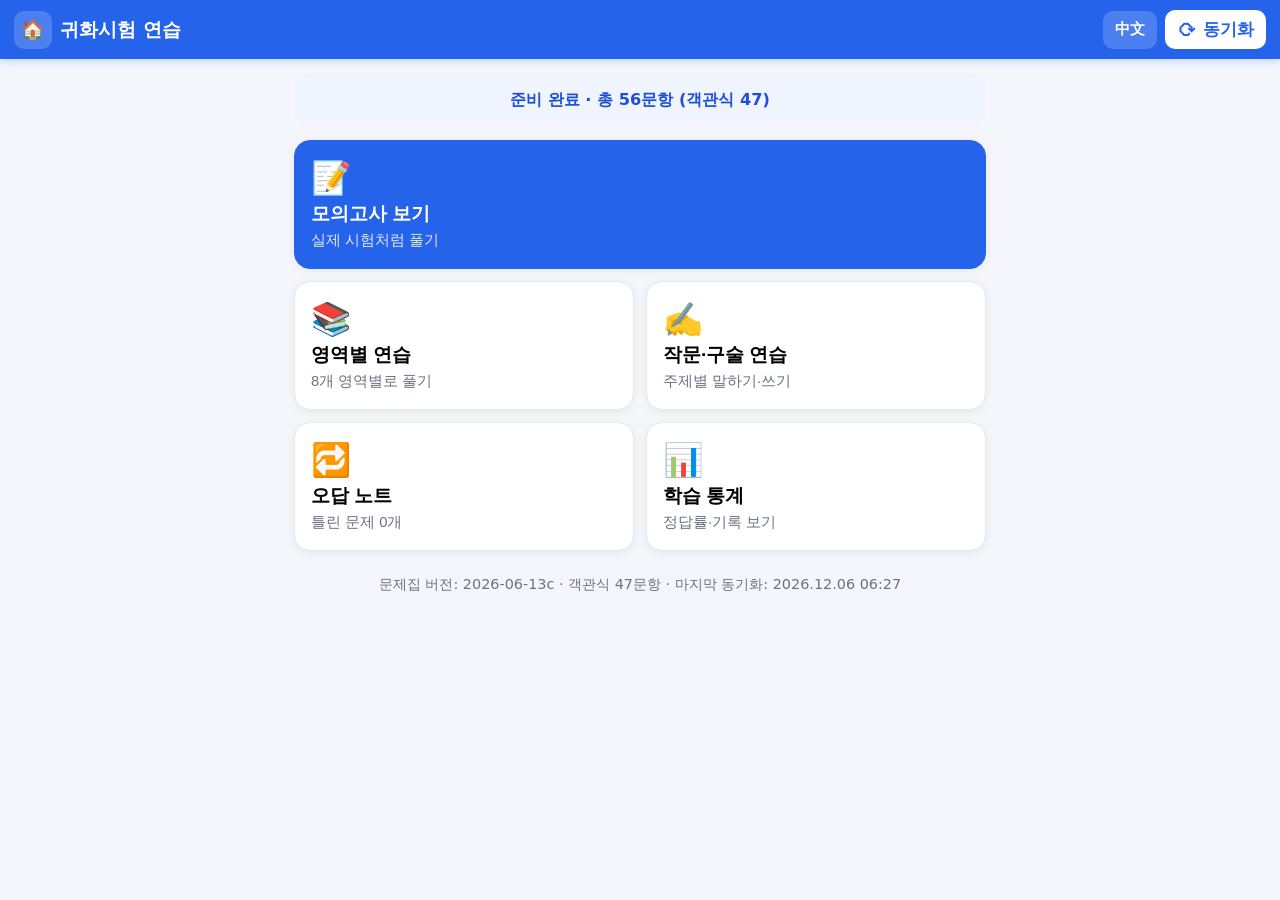
==== index.html @ dc0e4e19 "한국어/중국어 다국어 + 언어 전환 시스템 추가 - 상단바 언어 토글(中文/한국어), 선택 언어 localStorage 저장 - UI 전체 i18n(data-i18n 사전), 中文" ====
<!DOCTYPE html>
<html lang="ko">
<head>
  <meta charset="UTF-8" />
  <meta name="viewport" content="width=device-width, initial-scale=1.0, viewport-fit=cover" />
  <title>귀화시험 종합평가 연습</title>
  <meta name="description" content="귀화용 종합평가(필기·작문·구술) 연습 앱" />

  <!-- PWA -->
  <link rel="manifest" href="manifest.webmanifest" />
  <meta name="theme-color" content="#2563eb" />
  <link rel="icon" href="icon.svg" type="image/svg+xml" />
  <link rel="apple-touch-icon" href="apple-touch-icon.png" />
  <meta name="apple-mobile-web-app-capable" content="yes" />
  <meta name="apple-mobile-web-app-status-bar-style" content="default" />
  <meta name="apple-mobile-web-app-title" content="귀화시험" />

  <link rel="stylesheet" href="styles.css" />
</head>
<body>
  <header class="appbar">
    <button id="homeBtn" class="appbar__home" aria-label="홈">🏠</button>
    <h1 class="appbar__title" data-i18n="app.title">귀화시험 연습</h1>
    <button id="langBtn" class="appbar__lang" title="언어 전환 / 切换语言">中文</button>
    <button id="syncBtn" class="appbar__sync" title="문제 동기화">
      <span class="appbar__sync-icon">⟳</span><span class="appbar__sync-text" data-i18n="app.sync">동기화</span>
    </button>
  </header>

  <main id="app">

    <!-- 홈 -->
    <section id="view-home" class="view">
      <div class="sync-status" id="syncStatus">문제를 불러오는 중…</div>

      <div class="card-grid">
        <button class="menu-card menu-card--primary" data-go="mock">
          <span class="menu-card__icon">📝</span>
          <span class="menu-card__title" data-i18n="home.mock.t">모의고사 보기</span>
          <span class="menu-card__sub" data-i18n="home.mock.s">실제 시험처럼 풀기</span>
        </button>
        <button class="menu-card" data-go="practice">
          <span class="menu-card__icon">📚</span>
          <span class="menu-card__title" data-i18n="home.practice.t">영역별 연습</span>
          <span class="menu-card__sub" data-i18n="home.practice.s">8개 영역별로 풀기</span>
        </button>
        <button class="menu-card" data-go="writing">
          <span class="menu-card__icon">✍️</span>
          <span class="menu-card__title" data-i18n="home.writing.t">작문·구술 연습</span>
          <span class="menu-card__sub" data-i18n="home.writing.s">주제별 말하기·쓰기</span>
        </button>
        <button class="menu-card" data-go="wrong">
          <span class="menu-card__icon">🔁</span>
          <span class="menu-card__title" data-i18n="home.wrong.t">오답 노트</span>
          <span class="menu-card__sub" id="wrongCount">틀린 문제 0개</span>
        </button>
        <button class="menu-card" data-go="stats">
          <span class="menu-card__icon">📊</span>
          <span class="menu-card__title" data-i18n="home.stats.t">학습 통계</span>
          <span class="menu-card__sub" data-i18n="home.stats.s">정답률·기록 보기</span>
        </button>
      </div>

      <p class="hint" id="bankInfo"></p>
    </section>

    <!-- 영역 선택(연습) -->
    <section id="view-practice" class="view hidden">
      <h2 class="view-title" data-i18n="practice.title">영역별 연습</h2>
      <p class="view-desc" data-i18n="practice.desc">한 문제씩 풀고 바로 정답·해설을 확인합니다.</p>
      <div id="categoryList" class="cat-list"></div>
    </section>

    <!-- 모의고사 표지 / 유의사항 -->
    <section id="view-examintro" class="view hidden">
      <div class="exam-cover">
        <p class="exam-cover__org" data-i18n="exam.org">사회통합프로그램 (KIIP)</p>
        <h2 class="exam-cover__title" data-i18n="exam.title">귀화용 종합평가</h2>
        <p class="exam-cover__subtitle" data-i18n="exam.subtitle">필기시험 모의고사</p>
        <div class="exam-cover__fields">
          <label><span data-i18n="exam.name">성 명</span><input id="examName" type="text" data-i18n-ph="exam.namePh" placeholder="이름 입력" /></label>
          <label><span data-i18n="exam.no">수험번호</span><input id="examNo" type="text" readonly /></label>
        </div>
        <div class="exam-notice">
          <h3 data-i18n="exam.noticeTitle">유의사항</h3>
          <ol>
            <li data-i18n-html="exam.n1">귀화용 종합평가는 <b>객관식 36문항(65점) + 작문형(10점) + 구술(25점) = 100점</b>, <b>60점 이상이면 합격</b>입니다.</li>
            <li data-i18n-html="exam.n2">이 모의고사는 <b>필기(객관식+작문)를 60분 안에</b> 풀고, 이어서 <b>구술 문항</b>까지 연습합니다.</li>
            <li data-i18n-html="exam.n3">객관식은 ①②③④ 중 하나를 고르고, 작문은 <b>200자 이내</b>로 작성합니다.</li>
            <li data-i18n-html="exam.n4">객관식만 자동 채점되며, 작문·구술은 모범답안·도움말로 스스로 점검합니다.</li>
            <li data-i18n-html="exam.n5">실제 시험의 구술은 별도 10분 세션입니다. 사회통합프로그램 5단계 수료 + 합격 시 <b>귀화 면접심사 면제</b>가 가능합니다.</li>
          </ol>
        </div>
        <div class="quiz-actions">
          <button class="btn btn--ghost" data-go="home" data-i18n="common.cancel">취소</button>
          <button class="btn btn--primary" id="examStartBtn" data-i18n="exam.start">시험 시작</button>
        </div>
      </div>
    </section>

    <!-- 퀴즈(연습/모의고사 공용) -->
    <section id="view-quiz" class="view hidden">
      <div class="quiz-top">
        <span id="quizProgress" class="quiz-progress">1 / 36</span>
        <span id="quizTimer" class="quiz-timer hidden">60:00</span>
        <span id="quizCat" class="quiz-cat"></span>
      </div>
      <div class="progress-bar"><div id="progressFill" class="progress-bar__fill"></div></div>

      <div id="examBanner" class="exam-banner hidden"></div>
      <div id="questionBox" class="question-box"></div>
      <div id="choices" class="choices"></div>

      <div id="writeArea" class="write-area hidden">
        <textarea id="writeInput" placeholder="여기에 답안을 작성하세요 (200자 이내)"></textarea>
        <div class="write-area__meta"><span id="writeCount">0자</span><span data-i18n="writeCount.suffix"> / 200자</span></div>
      </div>

      <div id="feedback" class="feedback hidden"></div>

      <div class="quiz-actions">
        <button id="prevBtn" class="btn btn--ghost hidden" data-i18n="quiz.prev">← 이전</button>
        <button id="nextBtn" class="btn btn--primary" data-i18n="quiz.next">다음 →</button>
        <button id="submitBtn" class="btn btn--primary hidden" data-i18n="quiz.submit">제출하고 채점</button>
      </div>
    </section>

    <!-- 작문/구술 -->
    <section id="view-writing" class="view hidden">
      <h2 class="view-title" data-i18n="writing.title">작문·구술 연습</h2>
      <div class="seg" id="writingSeg">
        <button class="seg__btn seg__btn--active" data-wt="writing" data-i18n="seg.writing">✍️ 작문</button>
        <button class="seg__btn" data-wt="oral" data-i18n="seg.oral">🗣️ 구술</button>
      </div>
      <div id="writingList" class="writing-list"></div>
    </section>

    <!-- 결과 -->
    <section id="view-result" class="view hidden">
      <h2 class="view-title" data-i18n="result.title">채점 결과</h2>
      <div class="score-card">
        <div class="score-card__num"><span id="scorePct">0</span><small data-i18n="result.unit">점</small></div>
        <div class="score-card__detail">
          <div id="scoreFrac">0 / 0 정답</div>
          <div id="scorePass" class="score-card__pass"></div>
        </div>
      </div>
      <div id="catBreakdown" class="cat-breakdown"></div>
      <h3 class="subhead" data-i18n="result.reviewHead">문제 다시보기</h3>
      <div id="reviewList" class="review-list"></div>
      <div class="quiz-actions">
        <button class="btn btn--ghost" data-go="home" data-i18n="common.home">홈으로</button>
        <button class="btn btn--primary" id="retryWrongBtn" data-i18n="result.retryWrong">틀린 문제만 다시 풀기</button>
      </div>
    </section>

    <!-- 오답노트 -->
    <section id="view-wrong" class="view hidden">
      <h2 class="view-title" data-i18n="wrong.title">오답 노트</h2>
      <p class="view-desc" data-i18n="wrong.desc">틀렸던 문제들이 모입니다. 맞히면 목록에서 사라집니다.</p>
      <div class="quiz-actions">
        <button class="btn btn--primary" id="startWrongBtn" data-i18n="wrong.start">오답 문제 풀기</button>
        <button class="btn btn--ghost" id="clearWrongBtn" data-i18n="wrong.clear">오답노트 비우기</button>
      </div>
      <div id="wrongList" class="review-list"></div>
    </section>

    <!-- 통계 -->
    <section id="view-stats" class="view hidden">
      <h2 class="view-title" data-i18n="stats.title">학습 통계</h2>
      <div id="statsBox" class="stats-box"></div>
      <h3 class="subhead" data-i18n="stats.recentHead">최근 모의고사 기록</h3>
      <div id="historyList" class="history-list"></div>
      <div class="quiz-actions">
        <button class="btn btn--ghost" id="resetStatsBtn" data-i18n="stats.reset">통계 초기화</button>
      </div>
    </section>

  </main>

  <div id="toast" class="toast hidden"></div>

  <script src="app.js"></script>
</body>
</html>
---- styles.css ----
:root {
  --blue: #2563eb;
  --blue-dark: #1d4ed8;
  --blue-soft: #eff4ff;
  --green: #16a34a;
  --green-soft: #e7f6ec;
  --red: #dc2626;
  --red-soft: #fde8e8;
  --ink: #1f2937;
  --gray: #6b7280;
  --line: #e5e7eb;
  --bg: #f4f6fb;
  --card: #ffffff;
  --radius: 16px;
  --shadow: 0 2px 10px rgba(17, 24, 39, .06);
  font-size: 17px;
}

* { box-sizing: border-box; -webkit-tap-highlight-color: transparent; }

html, body {
  margin: 0;
  padding: 0;
  background: var(--bg);
  color: var(--ink);
  font-family: -apple-system, BlinkMacSystemFont, "Apple SD Gothic Neo", "Pretendard",
    "Malgun Gothic", "맑은 고딕", system-ui, sans-serif;
  line-height: 1.55;
  -webkit-font-smoothing: antialiased;
}

/* ===== 상단바 ===== */
.appbar {
  position: sticky;
  top: 0;
  z-index: 20;
  display: flex;
  align-items: center;
  gap: 8px;
  padding: max(env(safe-area-inset-top), 10px) 14px 10px;
  background: var(--blue);
  color: #fff;
  box-shadow: 0 2px 8px rgba(37, 99, 235, .25);
}
.appbar__title { flex: 1; font-size: 1.05rem; font-weight: 700; margin: 0; }
.appbar__home {
  background: rgba(255, 255, 255, .18);
  border: 0; color: #fff; font-size: 1.05rem;
  width: 38px; height: 38px; border-radius: 10px; cursor: pointer;
}
.appbar__sync {
  display: flex; align-items: center; gap: 6px;
  background: #fff; color: var(--blue);
  border: 0; border-radius: 10px; padding: 8px 12px;
  font-weight: 700; font-size: .92rem; cursor: pointer;
}
.appbar__sync-icon { font-size: 1.1rem; display: inline-block; }
.appbar__sync.is-syncing .appbar__sync-icon { animation: spin .8s linear infinite; }
@keyframes spin { to { transform: rotate(360deg); } }

/* ===== 레이아웃 ===== */
#app { max-width: 720px; margin: 0 auto; padding: 16px 14px 48px; }
.view-title { font-size: 1.35rem; margin: 6px 0 4px; }
.view-desc { color: var(--gray); margin: 0 0 16px; font-size: .95rem; }
.subhead { font-size: 1.1rem; margin: 26px 0 10px; }
.hidden { display: none !important; }

/* ===== 동기화 상태 ===== */
.sync-status {
  background: var(--blue-soft); color: var(--blue-dark);
  border-radius: 12px; padding: 12px 14px; font-size: .9rem; font-weight: 600;
  margin-bottom: 16px; text-align: center;
}
.sync-status.is-error { background: var(--red-soft); color: var(--red); }

/* ===== 홈 메뉴 카드 ===== */
.card-grid { display: grid; grid-template-columns: 1fr 1fr; gap: 12px; }
.menu-card {
  display: flex; flex-direction: column; align-items: flex-start; gap: 4px;
  background: var(--card); border: 1px solid var(--line); border-radius: var(--radius);
  padding: 18px 16px; text-align: left; cursor: pointer; box-shadow: var(--shadow);
  transition: transform .08s ease, box-shadow .12s ease;
}
.menu-card:active { transform: scale(.98); }
.menu-card--primary { grid-column: 1 / -1; background: var(--blue); border-color: var(--blue); color: #fff; }
.menu-card--primary .menu-card__sub { color: rgba(255, 255, 255, .85); }
.menu-card__icon { font-size: 1.8rem; }
.menu-card__title { font-size: 1.05rem; font-weight: 700; }
.menu-card__sub { font-size: .82rem; color: var(--gray); }
.hint { margin-top: 22px; text-align: center; color: var(--gray); font-size: .8rem; }

/* ===== 영역 목록 ===== */
.cat-list { display: flex; flex-direction: column; gap: 10px; }
.cat-item {
  display: flex; align-items: center; justify-content: space-between;
  background: var(--card); border: 1px solid var(--line); border-radius: 14px;
  padding: 16px 18px; cursor: pointer; box-shadow: var(--shadow); font-size: 1.05rem; font-weight: 600;
}
.cat-item__count { color: var(--gray); font-size: .85rem; font-weight: 500; }

/* ===== 퀴즈 ===== */
.quiz-top { display: flex; align-items: center; gap: 10px; margin-bottom: 8px; }
.quiz-progress { font-weight: 700; color: var(--blue); }
.quiz-timer { margin-left: auto; font-variant-numeric: tabular-nums; font-weight: 700; color: var(--ink); background: #fff; border: 1px solid var(--line); padding: 4px 10px; border-radius: 999px; }
.quiz-cat { margin-left: auto; font-size: .8rem; color: #fff; background: var(--gray); padding: 3px 10px; border-radius: 999px; }
.quiz-timer + .quiz-cat { margin-left: 8px; }
.progress-bar { height: 6px; background: var(--line); border-radius: 999px; overflow: hidden; margin-bottom: 18px; }
.progress-bar__fill { height: 100%; width: 0; background: var(--blue); transition: width .25s ease; }

.question-box {
  background: var(--card); border: 1px solid var(--line); border-radius: var(--radius);
  padding: 20px; font-size: 1.12rem; font-weight: 600; line-height: 1.6; box-shadow: var(--shadow);
  margin-bottom: 14px;
}
.question-box u { text-underline-offset: 3px; }

.choices { display: flex; flex-direction: column; gap: 10px; }
.choice {
  display: flex; align-items: center; gap: 12px; width: 100%;
  background: var(--card); border: 2px solid var(--line); border-radius: 14px;
  padding: 15px 16px; font-size: 1.05rem; text-align: left; cursor: pointer; color: var(--ink);
  transition: border-color .1s, background .1s;
}
.choice:active { transform: scale(.995); }
.choice__num {
  flex: 0 0 28px; height: 28px; border-radius: 50%;
  display: grid; place-items: center; font-weight: 700; font-size: .9rem;
  background: var(--blue-soft); color: var(--blue);
}
.choice.is-selected { border-color: var(--blue); background: var(--blue-soft); }
.choice.is-correct { border-color: var(--green); background: var(--green-soft); }
.choice.is-correct .choice__num { background: var(--green); color: #fff; }
.choice.is-wrong { border-color: var(--red); background: var(--red-soft); }
.choice.is-wrong .choice__num { background: var(--red); color: #fff; }
.choice[disabled] { cursor: default; }

.feedback {
  margin-top: 16px; padding: 14px 16px; border-radius: 14px; font-size: .98rem; line-height: 1.55;
  border-left: 4px solid var(--green); background: var(--green-soft);
}
.feedback.is-wrong { border-left-color: var(--red); background: var(--red-soft); }
.feedback strong { display: block; margin-bottom: 4px; }

.quiz-actions { display: flex; gap: 10px; margin-top: 22px; }
.btn {
  flex: 1; border: 0; border-radius: 14px; padding: 15px; font-size: 1.02rem;
  font-weight: 700; cursor: pointer; transition: filter .1s, transform .08s;
}
.btn:active { transform: scale(.98); }
.btn--primary { background: var(--blue); color: #fff; }
.btn--primary:hover { filter: brightness(1.05); }
.btn--ghost { background: #fff; color: var(--ink); border: 1px solid var(--line); }

/* ===== 결과 ===== */
.score-card {
  display: flex; align-items: center; gap: 20px;
  background: var(--card); border: 1px solid var(--line); border-radius: var(--radius);
  padding: 24px; box-shadow: var(--shadow); margin-bottom: 18px;
}
.score-card__num { font-size: 3rem; font-weight: 800; color: var(--blue); line-height: 1; }
.score-card__num small { font-size: 1.1rem; font-weight: 600; color: var(--gray); }
.score-card__detail { font-size: 1rem; }
.score-card__pass { margin-top: 6px; font-weight: 700; }
.score-card__pass.pass { color: var(--green); }
.score-card__pass.fail { color: var(--red); }

.cat-breakdown { display: flex; flex-direction: column; gap: 8px; margin-bottom: 8px; }
.cat-row { display: flex; align-items: center; gap: 10px; font-size: .92rem; }
.cat-row__name { flex: 0 0 88px; font-weight: 600; }
.cat-row__bar { flex: 1; height: 10px; background: var(--line); border-radius: 999px; overflow: hidden; }
.cat-row__bar > span { display: block; height: 100%; background: var(--blue); }
.cat-row__val { flex: 0 0 56px; text-align: right; color: var(--gray); }

/* ===== 리뷰/오답 목록 ===== */
.review-list { display: flex; flex-direction: column; gap: 12px; }
.review-item {
  background: var(--card); border: 1px solid var(--line); border-radius: 14px; padding: 16px; box-shadow: var(--shadow);
}
.review-item__q { font-weight: 700; margin-bottom: 10px; }
.review-item__opt { padding: 7px 12px; border-radius: 10px; margin: 5px 0; font-size: .95rem; }
.review-item__opt.correct { background: var(--green-soft); color: #14532d; font-weight: 600; }
.review-item__opt.chosen-wrong { background: var(--red-soft); color: #7f1d1d; font-weight: 600; }
.review-item__exp { margin-top: 8px; font-size: .9rem; color: var(--gray); border-top: 1px dashed var(--line); padding-top: 8px; }

/* ===== 작문/구술 ===== */
.seg { display: flex; background: #e9edf5; border-radius: 12px; padding: 4px; margin-bottom: 16px; }
.seg__btn { flex: 1; border: 0; background: transparent; padding: 10px; border-radius: 9px; font-weight: 700; cursor: pointer; color: var(--gray); }
.seg__btn--active { background: #fff; color: var(--blue); box-shadow: var(--shadow); }
.writing-list { display: flex; flex-direction: column; gap: 14px; }
.writing-card { background: var(--card); border: 1px solid var(--line); border-radius: 14px; padding: 18px; box-shadow: var(--shadow); }
.writing-card__q { font-weight: 700; font-size: 1.05rem; margin-bottom: 12px; }
.writing-card textarea {
  width: 100%; min-height: 120px; border: 1px solid var(--line); border-radius: 12px;
  padding: 12px; font-size: 1rem; font-family: inherit; resize: vertical;
}
.writing-card__meta { display: flex; justify-content: space-between; align-items: center; margin-top: 8px; }
.writing-card__count { font-size: .85rem; color: var(--gray); }
.writing-card__count.over { color: var(--red); font-weight: 700; }
.writing-card__guide { margin-top: 12px; font-size: .9rem; color: var(--gray); background: var(--blue-soft); border-radius: 10px; padding: 12px; }
.writing-card__guide-toggle { background: none; border: 0; color: var(--blue); font-weight: 700; cursor: pointer; padding: 0; font-size: .9rem; }

/* ===== 통계 ===== */
.stats-box { display: grid; grid-template-columns: 1fr 1fr; gap: 12px; }
.stat { background: var(--card); border: 1px solid var(--line); border-radius: 14px; padding: 18px; box-shadow: var(--shadow); text-align: center; }
.stat__num { font-size: 1.8rem; font-weight: 800; color: var(--blue); }
.stat__label { font-size: .85rem; color: var(--gray); margin-top: 2px; }
.history-list { display: flex; flex-direction: column; gap: 8px; }
.history-item { display: flex; justify-content: space-between; background: var(--card); border: 1px solid var(--line); border-radius: 12px; padding: 12px 16px; font-size: .92rem; }
.history-item__score { font-weight: 700; }

/* ===== 토스트 ===== */
.toast {
  position: fixed; left: 50%; bottom: 28px; transform: translateX(-50%);
  background: #111827; color: #fff; padding: 12px 20px; border-radius: 999px;
  font-size: .92rem; box-shadow: 0 6px 20px rgba(0, 0, 0, .25); z-index: 50;
  max-width: 90%; text-align: center;
}

.empty { text-align: center; color: var(--gray); padding: 40px 10px; }

/* ===== 모의고사 표지 / 유의사항 ===== */
.exam-cover {
  background: var(--card); border: 1px solid var(--line); border-radius: var(--radius);
  padding: 28px 22px; box-shadow: var(--shadow); text-align: center;
}
.exam-cover__org { color: var(--gray); font-size: .9rem; margin: 0 0 4px; letter-spacing: .04em; }
.exam-cover__title { font-size: 1.8rem; font-weight: 800; margin: 0; letter-spacing: .02em; }
.exam-cover__subtitle { color: var(--blue); font-weight: 700; margin: 4px 0 20px; }
.exam-cover__fields { display: flex; gap: 10px; margin-bottom: 20px; }
.exam-cover__fields label {
  flex: 1; display: flex; flex-direction: column; gap: 4px; text-align: left;
  font-size: .8rem; color: var(--gray); font-weight: 700;
}
.exam-cover__fields input {
  border: 1px solid var(--line); border-radius: 10px; padding: 10px; font-size: 1rem; font-family: inherit;
}
.exam-cover__fields input[readonly] { background: #f3f4f6; color: var(--gray); }
.exam-notice { text-align: left; background: #fbfbfb; border: 1px dashed var(--line); border-radius: 12px; padding: 16px 18px 16px 16px; margin-bottom: 20px; }
.exam-notice h3 { margin: 0 0 10px; font-size: 1rem; }
.exam-notice ol { margin: 0; padding-left: 20px; }
.exam-notice li { font-size: .92rem; line-height: 1.7; color: #374151; }

/* ===== 영역 배너 (객관식/작문형) ===== */
.exam-banner {
  background: var(--ink); color: #fff; border-radius: 10px; padding: 8px 14px;
  font-weight: 700; font-size: .92rem; margin-bottom: 12px; letter-spacing: .03em;
}

/* ===== 작문 답안칸 ===== */
.write-area { margin-top: 4px; }
.write-area textarea {
  width: 100%; min-height: 200px; border: 1px solid var(--line); border-radius: 12px;
  padding: 14px; font-size: 1.05rem; font-family: inherit; line-height: 2.0; resize: vertical;
  background-image: repeating-linear-gradient(transparent, transparent 39px, #eef1f6 39px, #eef1f6 40px);
}
.write-area__meta { text-align: right; margin-top: 6px; font-size: .85rem; color: var(--gray); }
.write-area__meta.over { color: var(--red); font-weight: 700; }

/* ===== 시험지(exam) 모드 — 인쇄물 느낌 ===== */
body.exam-mode { background: #e9ebf0; }
body.exam-mode #app { background: #fff; box-shadow: 0 0 0 1px var(--line), 0 8px 24px rgba(0,0,0,.06); border-radius: 8px; margin-top: 12px; margin-bottom: 24px; }
body.exam-mode .question-box {
  border: none; border-bottom: 2px solid var(--ink); border-radius: 0; box-shadow: none;
  background: transparent; padding: 6px 2px 14px; font-family: "Apple SD Gothic Neo", "Malgun Gothic", serif;
}
body.exam-mode .choice {
  border: 1px solid transparent; border-radius: 6px; background: transparent; box-shadow: none; padding: 11px 8px;
}
body.exam-mode .choice:not([disabled]):hover { background: #f3f4f6; }
body.exam-mode .choice.is-selected { border-color: var(--blue); background: var(--blue-soft); }
body.exam-mode .choice__num { background: transparent; color: var(--ink); font-size: 1.1rem; }
body.exam-mode .choice.is-selected .choice__num { color: var(--blue); }

.review-item__write { background: #f8fafc; border-radius: 10px; padding: 10px 12px; margin: 6px 0; font-size: .95rem; white-space: pre-wrap; line-height: 1.7; }
.review-item__write.empty-ans { color: var(--gray); font-style: italic; }

/* ===== 언어 토글 버튼 ===== */
.appbar__lang {
  background: rgba(255, 255, 255, .18); border: 0; color: #fff;
  font-size: .85rem; font-weight: 700; height: 38px; padding: 0 12px;
  border-radius: 10px; cursor: pointer; white-space: nowrap;
}

/* ===== 중국어 병기(보조 번역) ===== */
.zh {
  display: block; font-size: .84em; color: var(--gray); font-weight: 400;
  margin-top: 3px; line-height: 1.45;
}
.choice .zh { color: var(--gray); }
body.exam-mode .question-box .zh { color: #6b7280; font-family: -apple-system, "Malgun Gothic", sans-serif; }
.feedback .zh { color: #4b5563; }

@media (min-width: 560px) {
  :root { font-size: 18px; }
}
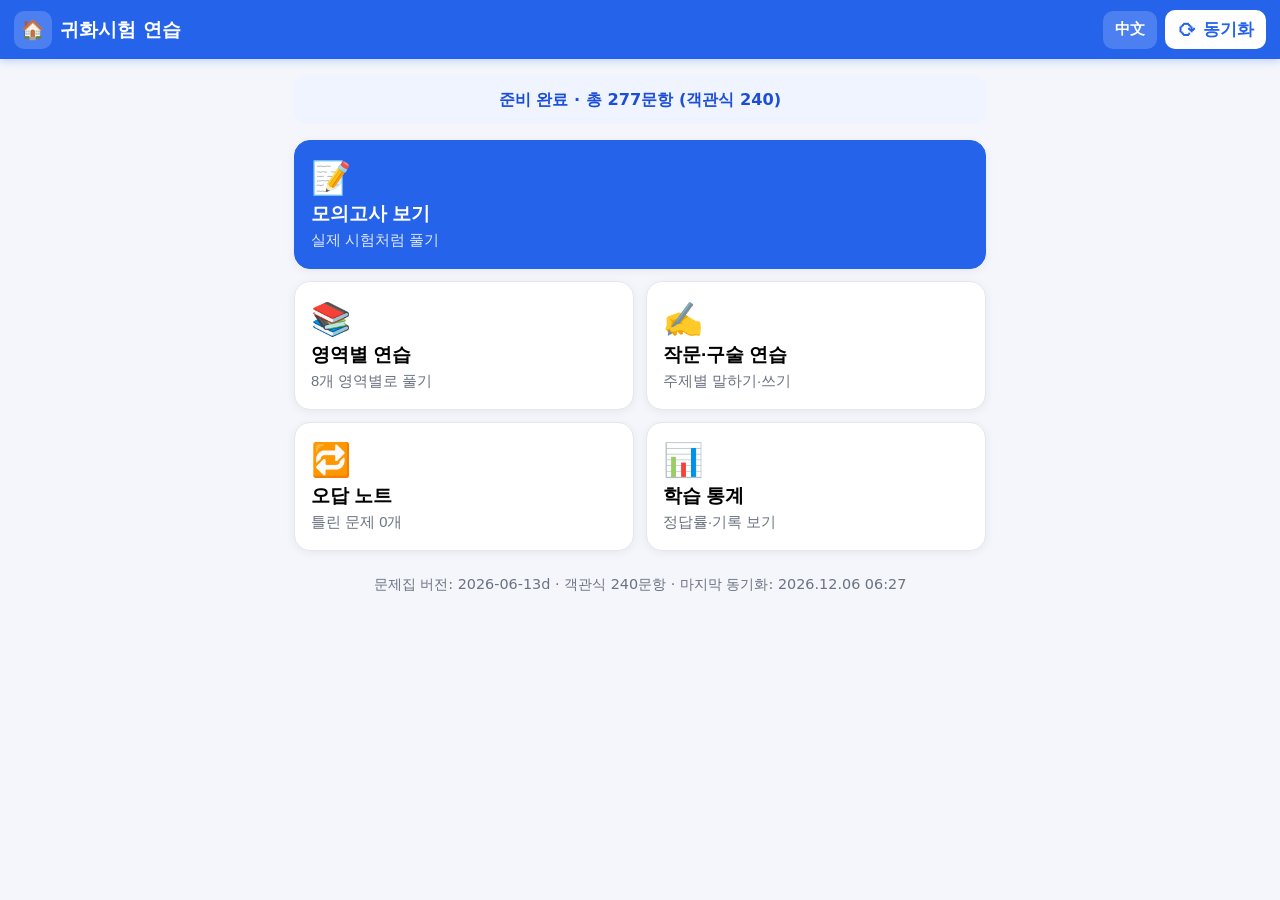
==== commit a2efd2a0: "모의고사 중간저장·이어풀기 기능 + 문항수 실제 구성으로 조정 - 모의고사 진행 상황 자동 저장(문항·답안·작문메모·남은시간), 홈 배너/표지에 '이어서 풀기' - 새로 시작 시 " ====
--- a/index.html
+++ b/index.html
@@ -32,6 +32,8 @@
     <!-- 홈 -->
     <section id="view-home" class="view">
       <div class="sync-status" id="syncStatus">문제를 불러오는 중…</div>
+
+      <button id="resumeBanner" class="resume-banner hidden"></button>
 
       <div class="card-grid">
         <button class="menu-card menu-card--primary" data-go="mock">
@@ -91,6 +93,7 @@
             <li data-i18n-html="exam.n5">실제 시험의 구술은 별도 10분 세션입니다. 사회통합프로그램 5단계 수료 + 합격 시 <b>귀화 면접심사 면제</b>가 가능합니다.</li>
           </ol>
         </div>
+        <button class="btn resume-cover-btn hidden" id="examResumeBtn"></button>
         <div class="quiz-actions">
           <button class="btn btn--ghost" data-go="home" data-i18n="common.cancel">취소</button>
           <button class="btn btn--primary" id="examStartBtn" data-i18n="exam.start">시험 시작</button>
--- a/styles.css
+++ b/styles.css
@@ -73,6 +73,17 @@
 }
 .sync-status.is-error { background: var(--red-soft); color: var(--red); }
 
+/* ===== 이어서 풀기(중간 저장) ===== */
+.resume-banner {
+  display: block; width: 100%; text-align: left;
+  background: #fff7ed; color: #9a3412; border: 1px solid #fed7aa; border-left: 4px solid #f59e0b;
+  border-radius: 12px; padding: 14px 16px; margin-bottom: 14px;
+  font-weight: 700; font-size: .95rem; cursor: pointer;
+}
+.resume-banner:active { transform: scale(.99); }
+.resume-cover-btn { width: 100%; margin-bottom: 10px; background: #f59e0b; color: #fff; }
+.resume-cover-btn:hover { filter: brightness(1.05); }
+
 /* ===== 홈 메뉴 카드 ===== */
 .card-grid { display: grid; grid-template-columns: 1fr 1fr; gap: 12px; }
 .menu-card {
@@ -198,6 +209,10 @@
 .writing-card__count.over { color: var(--red); font-weight: 700; }
 .writing-card__guide { margin-top: 12px; font-size: .9rem; color: var(--gray); background: var(--blue-soft); border-radius: 10px; padding: 12px; }
 .writing-card__guide-toggle { background: none; border: 0; color: var(--blue); font-weight: 700; cursor: pointer; padding: 0; font-size: .9rem; }
+.writing-card__model-toggle { display: block; margin-top: 10px; background: none; border: 0; color: var(--green); font-weight: 700; cursor: pointer; padding: 0; font-size: .9rem; }
+.writing-card__model { margin-top: 8px; font-size: .95rem; line-height: 1.75; color: var(--ink); background: var(--green-soft); border-left: 3px solid var(--green); border-radius: 10px; padding: 12px 14px; }
+.review-item__model { margin-top: 8px; font-size: .92rem; line-height: 1.7; background: var(--green-soft); border-left: 3px solid var(--green); border-radius: 10px; padding: 10px 12px; }
+.writing-card__model .zh, .review-item__model .zh { color: #3f6f50; }
 
 /* ===== 통계 ===== */
 .stats-box { display: grid; grid-template-columns: 1fr 1fr; gap: 12px; }
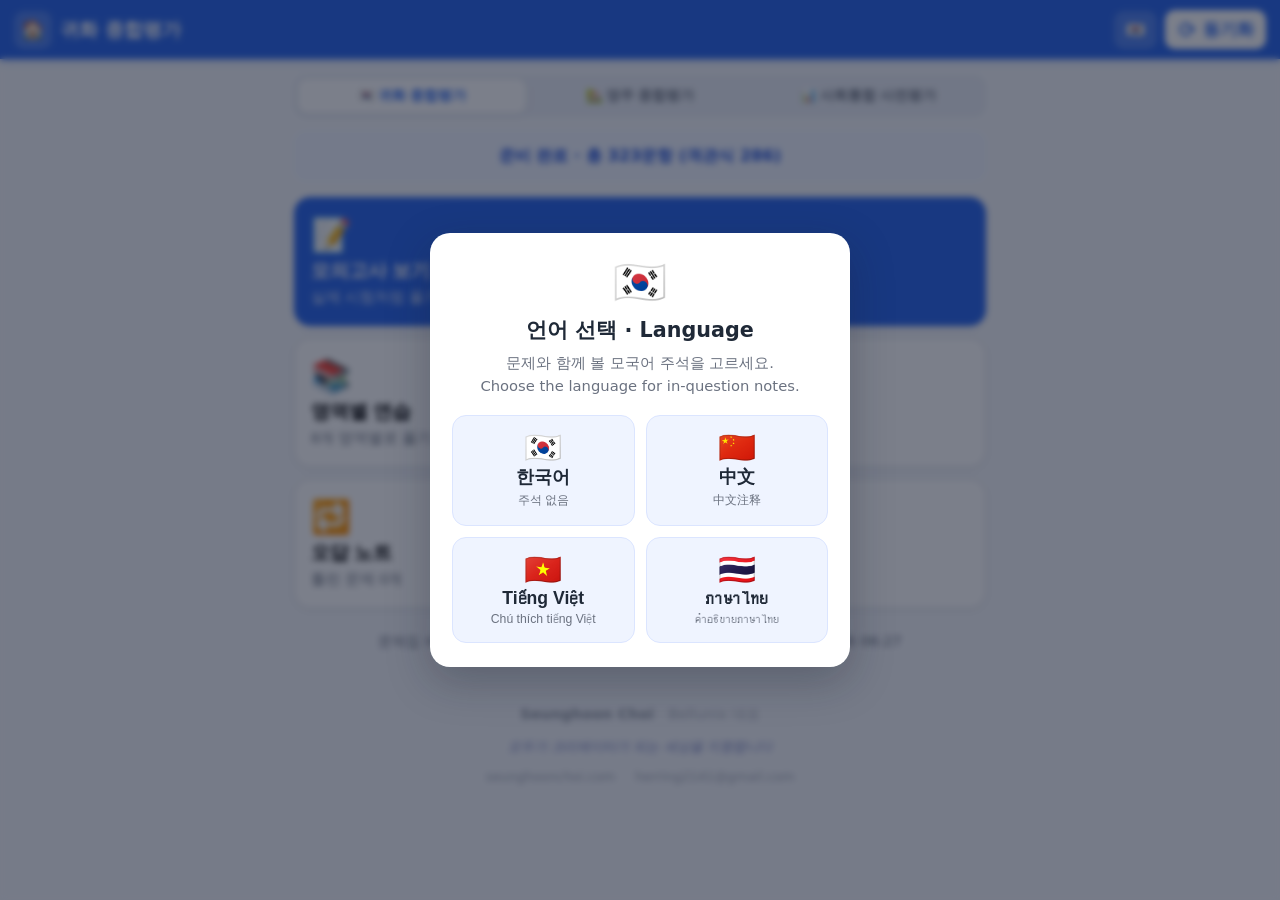
==== commit bac9a0c9: "feat: 베트남어·태국어 주석 + 국가 선택 화면(첫 실행) - 첫 실행 시 국가/언어 선택 splash → 선택한 언어의 주석만 표시(ko=주석없음/zh/vi/th)   · 다" ====
--- a/index.html
+++ b/index.html
@@ -5,6 +5,8 @@
   <meta name="viewport" content="width=device-width, initial-scale=1.0, viewport-fit=cover" />
   <title>귀화시험 종합평가 연습</title>
   <meta name="description" content="귀화용 종합평가(필기·작문·구술) 연습 앱" />
+  <!-- SEO: consolidate signals onto the brand-domain landing page -->
+  <link rel="canonical" href="https://seunghoonchoi.com/gwiwha/" />
 
   <!-- PWA -->
   <link rel="manifest" href="manifest.webmanifest" />
@@ -18,6 +20,21 @@
   <link rel="stylesheet" href="styles.css" />
 </head>
 <body>
+  <!-- 첫 실행: 국가/언어(주석) 선택 -->
+  <div id="langSplash" class="lang-splash hidden" role="dialog" aria-modal="true" aria-label="Select language">
+    <div class="lang-splash__card">
+      <div class="lang-splash__flag">🇰🇷</div>
+      <h2 class="lang-splash__title">언어 선택 · Language</h2>
+      <p class="lang-splash__desc">문제와 함께 볼 모국어 주석을 고르세요.<br>Choose the language for in-question notes.</p>
+      <div class="lang-splash__opts">
+        <button class="lang-opt" data-lang="ko"><span class="lang-opt__flag">🇰🇷</span><span class="lang-opt__name">한국어</span><span class="lang-opt__sub">주석 없음</span></button>
+        <button class="lang-opt" data-lang="zh"><span class="lang-opt__flag">🇨🇳</span><span class="lang-opt__name">中文</span><span class="lang-opt__sub">中文注释</span></button>
+        <button class="lang-opt" data-lang="vi"><span class="lang-opt__flag">🇻🇳</span><span class="lang-opt__name">Tiếng Việt</span><span class="lang-opt__sub">Chú thích tiếng Việt</span></button>
+        <button class="lang-opt" data-lang="th"><span class="lang-opt__flag">🇹🇭</span><span class="lang-opt__name">ภาษาไทย</span><span class="lang-opt__sub">คำอธิบายภาษาไทย</span></button>
+      </div>
+    </div>
+  </div>
+
   <header class="appbar">
     <button id="homeBtn" class="appbar__home" aria-label="홈">🏠</button>
     <h1 class="appbar__title" data-i18n="app.title">귀화시험 연습</h1>
@@ -31,6 +48,13 @@
 
     <!-- 홈 -->
     <section id="view-home" class="view">
+      <!-- 시험 트랙 전환: 귀화 종합평가 / 사회통합 사전평가 -->
+      <div class="seg track-seg" id="trackSeg">
+        <button class="seg__btn seg__btn--active" data-exam="nat" data-i18n="track.nat">🇰🇷 귀화 종합평가</button>
+        <button class="seg__btn" data-exam="perm" data-i18n="track.perm">🏡 영주 종합평가</button>
+        <button class="seg__btn" data-exam="pre" data-i18n="track.pre">📊 사회통합 사전평가</button>
+      </div>
+
       <div class="sync-status" id="syncStatus">문제를 불러오는 중…</div>
 
       <button id="resumeBanner" class="resume-banner hidden"></button>
@@ -64,12 +88,14 @@
       </div>
 
       <p class="hint" id="bankInfo"></p>
+      <footer class="app-credit" data-i18n-html="credit.html"></footer>
     </section>
 
     <!-- 영역 선택(연습) -->
     <section id="view-practice" class="view hidden">
       <h2 class="view-title" data-i18n="practice.title">영역별 연습</h2>
       <p class="view-desc" data-i18n="practice.desc">한 문제씩 풀고 바로 정답·해설을 확인합니다.</p>
+      <button id="practiceResume" class="resume-banner hidden"></button>
       <div id="categoryList" class="cat-list"></div>
     </section>
 
@@ -85,13 +111,7 @@
         </div>
         <div class="exam-notice">
           <h3 data-i18n="exam.noticeTitle">유의사항</h3>
-          <ol>
-            <li data-i18n-html="exam.n1">귀화용 종합평가는 <b>객관식 36문항(65점) + 작문형(10점) + 구술(25점) = 100점</b>, <b>60점 이상이면 합격</b>입니다.</li>
-            <li data-i18n-html="exam.n2">이 모의고사는 <b>필기(객관식+작문)를 60분 안에</b> 풀고, 이어서 <b>구술 문항</b>까지 연습합니다.</li>
-            <li data-i18n-html="exam.n3">객관식은 ①②③④ 중 하나를 고르고, 작문은 <b>200자 이내</b>로 작성합니다.</li>
-            <li data-i18n-html="exam.n4">객관식만 자동 채점되며, 작문·구술은 모범답안·도움말로 스스로 점검합니다.</li>
-            <li data-i18n-html="exam.n5">실제 시험의 구술은 별도 10분 세션입니다. 사회통합프로그램 5단계 수료 + 합격 시 <b>귀화 면접심사 면제</b>가 가능합니다.</li>
-          </ol>
+          <ol id="examNoticeList"></ol>
         </div>
         <button class="btn resume-cover-btn hidden" id="examResumeBtn"></button>
         <div class="quiz-actions">
@@ -148,6 +168,7 @@
           <div id="scorePass" class="score-card__pass"></div>
         </div>
       </div>
+      <div id="levelResult" class="level-result hidden"></div>
       <div id="catBreakdown" class="cat-breakdown"></div>
       <h3 class="subhead" data-i18n="result.reviewHead">문제 다시보기</h3>
       <div id="reviewList" class="review-list"></div>
--- a/styles.css
+++ b/styles.css
@@ -305,6 +305,71 @@
 body.exam-mode .question-box .zh { color: #6b7280; font-family: -apple-system, "Malgun Gothic", sans-serif; }
 .feedback .zh { color: #4b5563; }
 
+/* ===== 시험 트랙 전환(홈 상단) ===== */
+.track-seg { margin-bottom: 14px; }
+.track-seg .seg__btn { font-size: .76rem; padding: 9px 4px; line-height: 1.2; white-space: normal; text-align: center; }
+/* ===== 첫 실행 국가/언어(주석) 선택 splash ===== */
+.lang-splash {
+  position: fixed; inset: 0; z-index: 100;
+  display: flex; align-items: center; justify-content: center;
+  padding: 24px; background: rgba(15, 23, 42, .55); -webkit-backdrop-filter: blur(3px); backdrop-filter: blur(3px);
+}
+.lang-splash.hidden { display: none; }
+.lang-splash__card {
+  width: 100%; max-width: 420px; background: var(--card);
+  border-radius: 20px; box-shadow: 0 14px 44px rgba(17, 24, 39, .28);
+  padding: 28px 22px 24px; text-align: center;
+}
+.lang-splash__flag { font-size: 2.4rem; line-height: 1; }
+.lang-splash__title { margin: 10px 0 6px; font-size: 1.15rem; color: var(--ink); font-weight: 800; }
+.lang-splash__desc { margin: 0 0 18px; font-size: .82rem; color: var(--gray); line-height: 1.5; }
+.lang-splash__opts { display: grid; grid-template-columns: 1fr 1fr; gap: 11px; }
+.lang-opt {
+  display: flex; flex-direction: column; align-items: center; gap: 3px;
+  padding: 16px 8px; background: var(--blue-soft); border: 1.5px solid #dbe5ff;
+  border-radius: 14px; cursor: pointer; color: inherit;
+  transition: transform .08s ease, border-color .12s ease, box-shadow .12s ease;
+}
+.lang-opt:hover, .lang-opt:focus-visible { border-color: var(--blue); box-shadow: var(--shadow); transform: translateY(-1px); outline: none; }
+.lang-opt__flag { font-size: 1.7rem; line-height: 1; }
+.lang-opt__name { font-weight: 700; color: var(--ink); font-size: .98rem; }
+.lang-opt__sub { font-size: .68rem; color: var(--gray); }
+
+/* ===== 홈 하단 제작자 크레딧(학습 비방해, 홈에서만 — 차분·연한 톤) ===== */
+.app-credit {
+  margin: 32px 8px max(env(safe-area-inset-bottom), 22px);
+  padding-top: 18px;
+  border-top: 1px solid #e9edf3;
+  text-align: center;
+  line-height: 1.65;
+}
+.app-credit .cred-name { display: block; font-size: .8rem; font-weight: 600; color: #8f96a3; letter-spacing: .01em; }
+.app-credit .cred-title { font-weight: 500; color: #abb1bc; }
+.app-credit .cred-mission { display: block; margin-top: 9px; font-size: .735rem; font-style: italic; color: #7b86c4; }
+.app-credit .cred-links { display: block; margin-top: 9px; font-size: .715rem; }
+.app-credit .cred-links a { color: #a2a9b5; text-decoration: none; transition: color .12s ease; }
+.app-credit .cred-links a:hover { color: var(--blue); }
+.app-credit .cred-sep { margin: 0 8px; color: #d6dae2; }
+
+/* ===== 사전평가 결과: 예상 배정 단계 ===== */
+.score-card__pass.level { color: var(--blue-dark); }
+.level-result { margin-bottom: 16px; }
+.level-note {
+  font-size: .85rem; line-height: 1.6; color: #92400e;
+  background: #fff7ed; border: 1px solid #fed7aa; border-radius: 12px;
+  padding: 12px 14px; margin-bottom: 12px;
+}
+.level-note b { color: #9a3412; }
+.level-table { display: flex; flex-direction: column; gap: 6px; }
+.level-row {
+  display: flex; justify-content: space-between; align-items: center;
+  padding: 9px 14px; border: 1px solid var(--line); border-radius: 10px;
+  background: var(--card); font-size: .92rem;
+}
+.level-row.is-on { border-color: var(--blue); background: var(--blue-soft); font-weight: 700; color: var(--blue-dark); }
+.level-row__range { color: var(--gray); font-size: .85rem; }
+.level-row.is-on .level-row__range { color: var(--blue-dark); }
+
 @media (min-width: 560px) {
   :root { font-size: 18px; }
 }
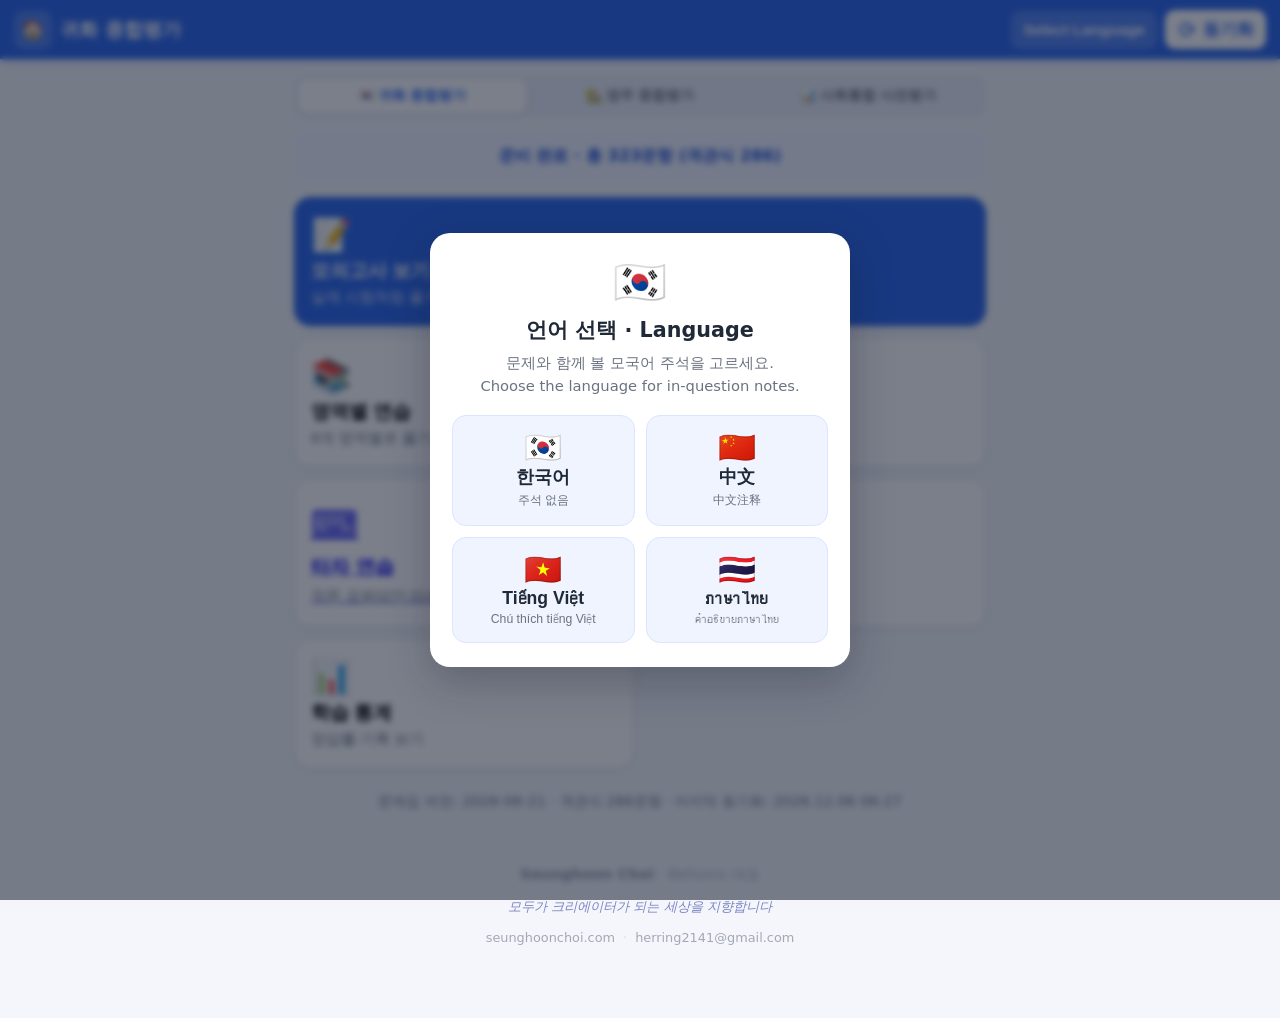
==== commit 9bfed675: "feat(typing): 한글 타자 연습 PWA 추가 + 귀화앱 홈 진입 링크 - typing/: 두벌식 자체 오토마타 기반 타자연습(자리·낱글자·단문·귀화작문)   OS 한글 I" ====
--- a/index.html
+++ b/index.html
@@ -38,7 +38,7 @@
   <header class="appbar">
     <button id="homeBtn" class="appbar__home" aria-label="홈">🏠</button>
     <h1 class="appbar__title" data-i18n="app.title">귀화시험 연습</h1>
-    <button id="langBtn" class="appbar__lang" title="언어 전환 / 切换语言">中文</button>
+    <button id="langBtn" class="appbar__lang" title="Select Language">Select Language</button>
     <button id="syncBtn" class="appbar__sync" title="문제 동기화">
       <span class="appbar__sync-icon">⟳</span><span class="appbar__sync-text" data-i18n="app.sync">동기화</span>
     </button>
@@ -75,6 +75,11 @@
           <span class="menu-card__title" data-i18n="home.writing.t">작문·구술 연습</span>
           <span class="menu-card__sub" data-i18n="home.writing.s">주제별 말하기·쓰기</span>
         </button>
+        <a class="menu-card" href="typing/">
+          <span class="menu-card__icon">⌨️</span>
+          <span class="menu-card__title" data-i18n="home.typing.t">타자 연습</span>
+          <span class="menu-card__sub" data-i18n="home.typing.s">작문 모범답안 따라 치기</span>
+        </a>
         <button class="menu-card" data-go="wrong">
           <span class="menu-card__icon">🔁</span>
           <span class="menu-card__title" data-i18n="home.wrong.t">오답 노트</span>
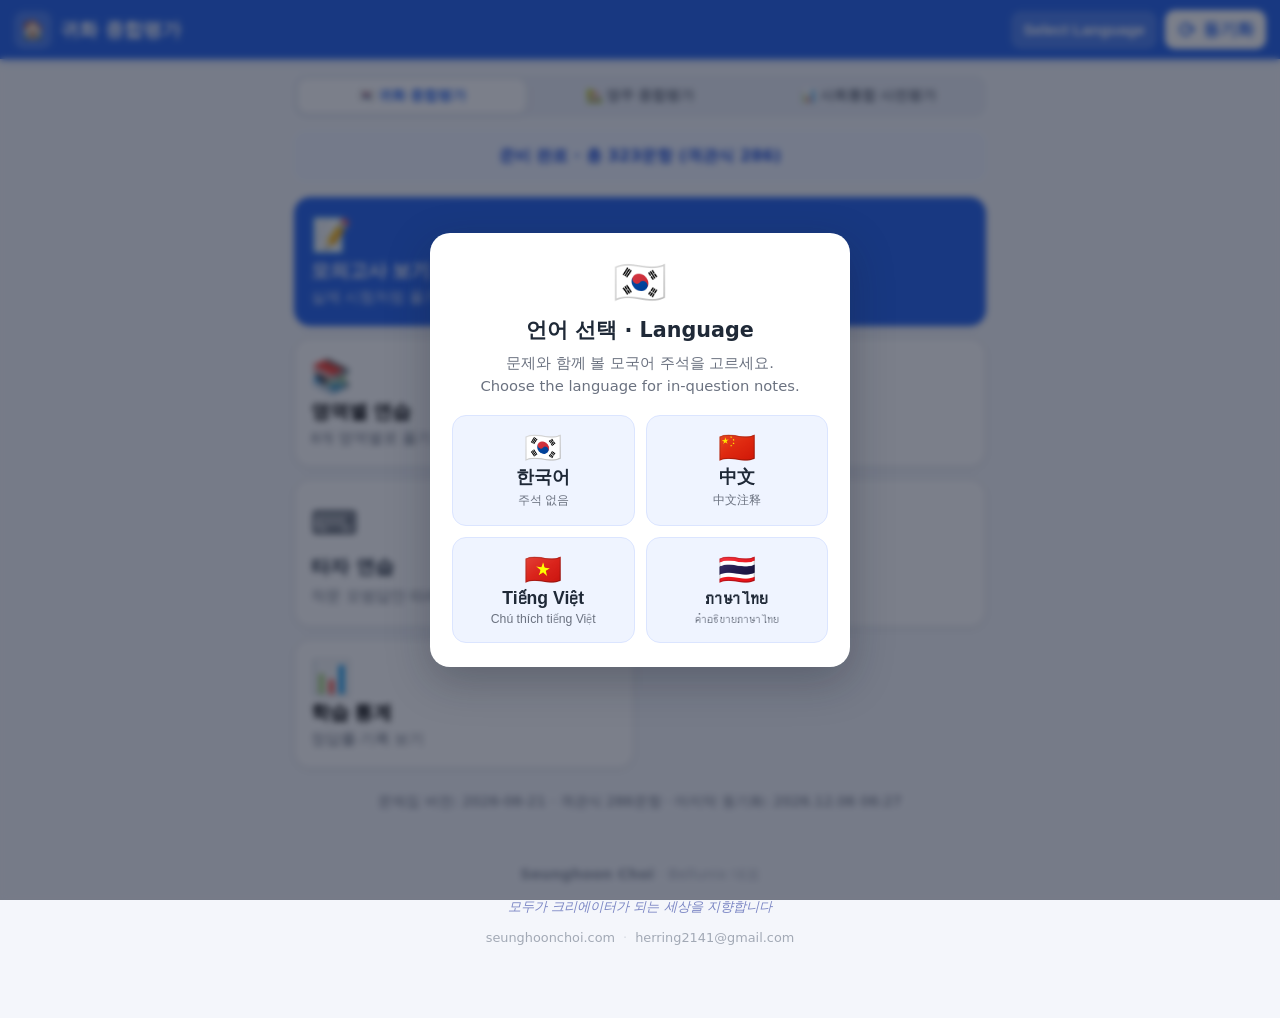
==== commit 373447b7: "feat(quiz): 종합평가 모의고사에 작문·구술 자가채점 합산(객65+작10+구25=100) 이유: 작문(200자)·구술은 자유서술이라 자동 채점 불가 → 기존엔 객관식만 10" ====
--- a/index.html
+++ b/index.html
@@ -174,6 +174,7 @@
         </div>
       </div>
       <div id="levelResult" class="level-result hidden"></div>
+      <div id="scoreBreakdown" class="score-breakdown hidden"></div>
       <div id="catBreakdown" class="cat-breakdown"></div>
       <h3 class="subhead" data-i18n="result.reviewHead">문제 다시보기</h3>
       <div id="reviewList" class="review-list"></div>
--- a/styles.css
+++ b/styles.css
@@ -42,7 +42,7 @@
   color: #fff;
   box-shadow: 0 2px 8px rgba(37, 99, 235, .25);
 }
-.appbar__title { flex: 1; font-size: 1.05rem; font-weight: 700; margin: 0; }
+.appbar__title { flex: 1; min-width: 0; font-size: 1.05rem; font-weight: 700; margin: 0; overflow: hidden; text-overflow: ellipsis; white-space: nowrap; }
 .appbar__home {
   background: rgba(255, 255, 255, .18);
   border: 0; color: #fff; font-size: 1.05rem;
@@ -98,6 +98,8 @@
 .menu-card__icon { font-size: 1.8rem; }
 .menu-card__title { font-size: 1.05rem; font-weight: 700; }
 .menu-card__sub { font-size: .82rem; color: var(--gray); }
+/* 링크형 카드(타자 연습 등)도 버튼 카드와 동일하게 — 링크 색/밑줄 제거 */
+a.menu-card, a.menu-card:link, a.menu-card:visited { color: var(--ink); text-decoration: none; }
 .hint { margin-top: 22px; text-align: center; color: var(--gray); font-size: .8rem; }
 
 /* ===== 영역 목록 ===== */
@@ -174,6 +176,21 @@
 .score-card__pass { margin-top: 6px; font-weight: 700; }
 .score-card__pass.pass { color: var(--green); }
 .score-card__pass.fail { color: var(--red); }
+
+/* 점수 분해(객관식65+작문10+구술25) + 작문·구술 자가채점 */
+.score-breakdown { background: var(--card); border: 1px solid var(--line); border-radius: 14px; box-shadow: var(--shadow); padding: 14px 16px; margin-bottom: 14px; }
+.bd-note { font-size: .82rem; color: var(--gray); line-height: 1.6; margin-bottom: 10px; }
+.bd-row { display: flex; justify-content: space-between; align-items: center; padding: 7px 0; border-bottom: 1px solid var(--line); font-size: .98rem; }
+.bd-row span:last-child { font-variant-numeric: tabular-nums; font-weight: 700; }
+.bd-row.bd-total { border-bottom: 0; border-top: 2px solid var(--ink); margin-top: 4px; font-size: 1.05rem; }
+.bd-row.bd-total span:last-child { color: var(--blue); }
+.bd-prompt { margin-top: 10px; font-size: .85rem; font-weight: 700; color: var(--blue-dark); background: var(--blue-soft); border-radius: 10px; padding: 8px 12px; text-align: center; }
+.sg-grade { margin-top: 10px; padding-top: 10px; border-top: 1px dashed var(--line); }
+.sg-grade__label { display: block; font-size: .8rem; color: var(--gray); font-weight: 700; margin-bottom: 6px; }
+.sg-btns { display: flex; gap: 8px; }
+.sg-btn { flex: 1; padding: 9px 6px; border: 1px solid var(--line); background: #fff; border-radius: 10px; font-family: inherit; font-size: .92rem; font-weight: 700; color: var(--ink); cursor: pointer; }
+.sg-btn:active { transform: scale(.98); }
+.sg-btn.is-on { background: var(--blue); border-color: var(--blue); color: #fff; }
 
 .cat-breakdown { display: flex; flex-direction: column; gap: 8px; margin-bottom: 8px; }
 .cat-row { display: flex; align-items: center; gap: 10px; font-size: .92rem; }
